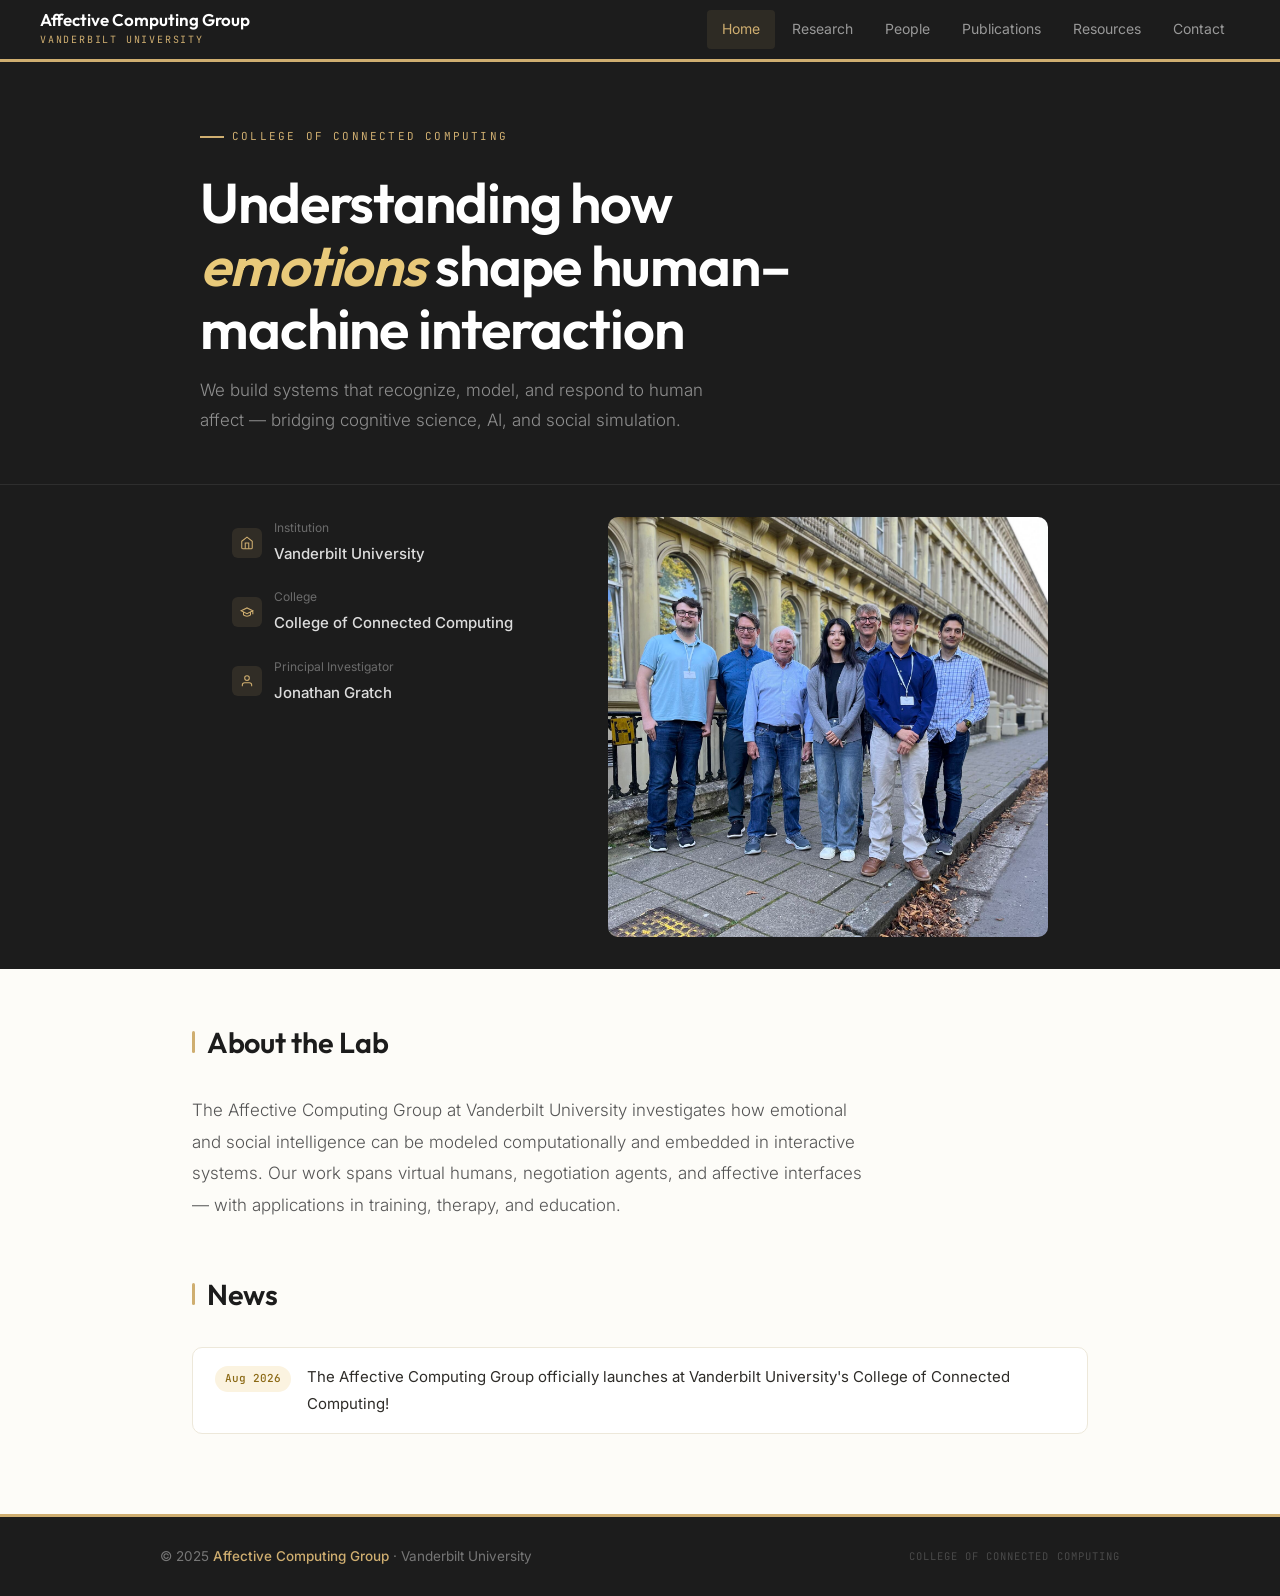
==== lab/index.html @ 7f274a06 "Move lab site under /lab, add personal homepage at root Root now hosts Jonathan Gratch's personal ho" ====
<!DOCTYPE html>
<html lang="en">
<head>
  <meta charset="UTF-8" />
  <meta name="viewport" content="width=device-width, initial-scale=1.0" />
  <title>Affective Computing Group — Vanderbilt University</title>
  <link rel="stylesheet" href="assets/css/main.css" />
</head>
<body>

<nav>
  <a class="nav-brand" href="index.html">
    <span class="nav-main">Affective Computing Group</span>
    <span class="nav-sub">Vanderbilt University</span>
  </a>
  <button class="nav-toggle" id="nav-toggle" aria-label="Toggle menu"><span></span><span></span><span></span></button>
  <ul class="nav-links" id="nav-links">
    <li><a href="index.html" class="active">Home</a></li>
    <li><a href="research.html">Research</a></li>
    <li><a href="people.html">People</a></li>
    <li><a href="publications.html">Publications</a></li>
    <li><a href="resources.html">Resources</a></li>
    <li><a href="contact.html">Contact</a></li>
  </ul>
</nav>

<main>
  <div class="hero">
    <div class="hero-top">
      <div class="hero-kicker">
        <span class="kicker-line"></span>
        <span class="kicker-text">College of Connected Computing</span>
      </div>
      <h1>Understanding how <em>emotions</em> shape human–machine interaction</h1>
      <p class="hero-desc">We build systems that recognize, model, and respond to human affect — bridging cognitive science, AI, and social simulation.</p>
    </div>
    <div class="hero-bottom">
      <div class="hero-bottom-inner">
        <div class="hero-meta-strip">
          <div class="meta-row">
            <div class="meta-icon">
              <svg viewBox="0 0 24 24"><path d="M3 9l9-7 9 7v11a2 2 0 0 1-2 2H5a2 2 0 0 1-2-2z"/><polyline points="9 22 9 12 15 12 15 22"/></svg>
            </div>
            <div>
              <span class="meta-label">Institution</span>
              <span class="meta-val">Vanderbilt University</span>
            </div>
          </div>
          <div class="meta-row">
            <div class="meta-icon">
              <svg viewBox="0 0 24 24"><path d="M22 10v6M2 10l10-5 10 5-10 5z"/><path d="M6 12v5c3 3 9 3 12 0v-5"/></svg>
            </div>
            <div>
              <span class="meta-label">College</span>
              <span class="meta-val">College of Connected Computing</span>
            </div>
          </div>
          <div class="meta-row">
            <div class="meta-icon">
              <svg viewBox="0 0 24 24"><path d="M20 21v-2a4 4 0 0 0-4-4H8a4 4 0 0 0-4 4v2"/><circle cx="12" cy="7" r="4"/></svg>
            </div>
            <div>
              <span class="meta-label">Principal Investigator</span>
              <span class="meta-val">Jonathan Gratch</span>
            </div>
          </div>
        </div>
        <div class="photo-grid">
          <div class="ph ph-main" id="slideshow">
            <img src="assets/img/ACII-2024.jpg" alt="Lab photo">
            <div class="slide-dots" id="slide-dots"></div>
          </div>
        </div>
      </div>
    </div>
  </div>

  <div class="pw">
    <section class="sec">
      <div class="sec-hd"><span class="sec-rule"></span><h2 class="sec-t">About the Lab</h2></div>
      <p class="about-text">The Affective Computing Group at Vanderbilt University investigates how emotional and social intelligence can be modeled computationally and embedded in interactive systems. Our work spans virtual humans, negotiation agents, and affective interfaces — with applications in training, therapy, and education.</p>
    </section>

    <section class="sec">
      <div class="sec-hd"><span class="sec-rule"></span><h2 class="sec-t">News</h2></div>
      <div class="news-list">
        <div class="news-item">
          <span class="news-date">Aug 2026</span>
          <span class="news-txt">The Affective Computing Group officially launches at Vanderbilt University's College of Connected Computing!</span>
      </div>
    </section>
  </div>
</main>

<footer>
  <div class="footer-inner">
    <span class="f-l">© 2025 <strong>Affective Computing Group</strong> · Vanderbilt University</span>
    <span class="f-r">College of Connected Computing</span>
  </div>
</footer>

<script>
  (function() {
    const show = document.getElementById('slideshow');
    if (!show) return;
    const imgs = show.querySelectorAll('img');
    if (imgs.length <= 1) { if(imgs[0]) imgs[0].classList.add('slide-active'); return; }
    const dotsEl = document.getElementById('slide-dots');
    let cur = 0;

    imgs.forEach((_, i) => {
      const d = document.createElement('span');
      d.className = 'slide-dot' + (i === 0 ? ' active' : '');
      d.onclick = () => go(i);
      dotsEl.appendChild(d);
    });

    function go(n) {
      imgs[cur].classList.remove('slide-active');
      dotsEl.children[cur].classList.remove('active');
      cur = n;
      imgs[cur].classList.add('slide-active');
      dotsEl.children[cur].classList.add('active');
    }

    imgs[0].classList.add('slide-active');
    setInterval(() => go((cur + 1) % imgs.length), 4000);
  })();
</script>
<script>
  document.getElementById("nav-toggle").addEventListener("click", function() {
    this.classList.toggle("open");
    document.getElementById("nav-links").classList.toggle("open");
  });
</script>
</body>
</html>
---- lab/assets/css/main.css ----
@import url('https://fonts.googleapis.com/css2?family=Outfit:wght@300;400;500;600&family=Inter:wght@300;400;500&family=JetBrains+Mono:wght@400;500&display=swap');

*, *::before, *::after { margin: 0; padding: 0; box-sizing: border-box; }

:root {
  --gold: #CFAE70;
  --gold-d: #8B6914;
  --gold-l: #FBF3E0;
  --gold-m: #E8C97A;
  --blk: #1C1C1C;
  --bg: #FDFCF8;
  --srf: #FFFFFF;
  --border: #EDE8DA;
  --muted: #888580;
  --txt: #2E2C28;
}

html { scroll-behavior: smooth; }
body { font-family: 'Inter', sans-serif; background: var(--bg); color: var(--txt); font-size: 17px; line-height: 1.75; min-height: 100vh; display: flex; flex-direction: column; }
main { flex: 1; }

/* NAV */
nav { background: var(--blk); border-bottom: 3px solid var(--gold); display: flex; align-items: center; justify-content: space-between; padding: 0 2.5rem; min-height: 60px; position: sticky; top: 0; z-index: 300; flex-wrap: wrap; gap: 0; }
.nav-brand { text-decoration: none; display: flex; flex-direction: column; gap: 1px; padding: 10px 0; order: 1; }
.nav-main { font-family: 'Outfit', sans-serif; font-size: 17px; font-weight: 600; color: #fff; line-height: 1.2; }
.nav-sub { font-family: 'JetBrains Mono', monospace; font-size: 10px; letter-spacing: .18em; color: var(--gold); text-transform: uppercase; }
.nav-links { display: flex; gap: 2px; list-style: none; order: 2; }
.nav-links a { display: block; font-size: 14px; color: rgba(255,255,255,.55); padding: 7px 15px; border-radius: 4px; transition: all .18s; text-decoration: none; }
.nav-links a:hover { color: #fff; background: rgba(255,255,255,.07); }
.nav-links a.active { color: var(--gold); background: rgba(207,174,112,.1); }

/* HAMBURGER - hidden on desktop */
.nav-toggle { display: none; order: 2; flex-direction: column; justify-content: center; align-items: center; gap: 6px; cursor: pointer; background: none; border: 1.5px solid rgba(255,255,255,.3); border-radius: 6px; width: 44px; height: 44px; flex-shrink: 0; padding: 0; }
.nav-toggle span { width: 20px; height: 2px; background: #fff; border-radius: 2px; transition: all .25s; display: block; }
.nav-toggle.open span:nth-child(1) { transform: translateY(8px) rotate(45deg); }
.nav-toggle.open span:nth-child(2) { opacity: 0; }
.nav-toggle.open span:nth-child(3) { transform: translateY(-8px) rotate(-45deg); }

/* PAGE WRAP */
.pw { max-width: 960px; margin: 0 auto; padding: 0 2rem 5rem; }

/* SECTION HEADER */
.sec { padding-top: 3rem; }
.sec-hd { display: flex; align-items: center; gap: 12px; margin-bottom: 1.75rem; }
.sec-rule { width: 3px; height: 22px; background: var(--gold); border-radius: 2px; flex-shrink: 0; }
.sec-t { font-family: 'Outfit', sans-serif; font-size: 1.8rem; font-weight: 600; color: var(--blk); letter-spacing: -.01em; }

/* HERO */
.hero { background: var(--blk); }
.hero-top { padding: 3.5rem 2.5rem 3rem; max-width: 960px; margin: 0 auto; }
.hero-kicker { display: inline-flex; align-items: center; gap: 8px; margin-bottom: 1.5rem; }
.kicker-line { width: 24px; height: 2px; background: var(--gold); }
.kicker-text { font-family: 'JetBrains Mono', monospace; font-size: 11px; letter-spacing: .2em; text-transform: uppercase; color: var(--gold); }
.hero h1 { font-family: 'Outfit', sans-serif; font-size: clamp(2.2rem, 4.5vw, 3.5rem); font-weight: 600; color: #fff; line-height: 1.13; letter-spacing: -.02em; margin-bottom: 1rem; max-width: 680px; }
.hero h1 em { font-style: italic; color: var(--gold-m); }
.hero-desc { font-size: 17px; font-weight: 300; color: rgba(255,255,255,.5); max-width: 520px; line-height: 1.75; }
.hero-bottom { border-top: 1px solid rgba(255,255,255,.08); }
.hero-bottom-inner { max-width: 960px; margin: 0 auto; padding: 0 2rem; display: grid; grid-template-columns: 1fr 480px; }
.hero-meta-strip { padding: 2rem 2rem 2rem 2.5rem; display: flex; flex-direction: column; gap: 1.1rem; }
.meta-row { display: flex; align-items: center; gap: .75rem; }
.meta-icon { width: 30px; height: 30px; border-radius: 6px; background: rgba(207,174,112,.12); display: flex; align-items: center; justify-content: center; flex-shrink: 0; }
.meta-icon svg { width: 14px; height: 14px; stroke: var(--gold); fill: none; stroke-width: 1.8; }
.meta-label { font-size: 12px; color: rgba(255,255,255,.35); display: block; margin-bottom: 1px; }
.meta-val { font-size: 15px; font-weight: 500; color: rgba(255,255,255,.85); }

/* PHOTO GRID - single wide slideshow */
.photo-grid { display: grid; grid-template-columns: 1fr; grid-template-rows: 420px; gap: 0; padding: 2rem 2.5rem 2rem 0; }
.ph { border-radius: 10px; overflow: hidden; position: relative; background: #2a2a2a; }
.ph img { width: 100%; height: 100%; object-fit: cover; display: block; transition: transform .35s; }
.ph:hover img { transform: scale(1.03); }
.ph-main { grid-row: 1 / 2; overflow: hidden; width: 100%; }
.ph-main img { position: absolute; inset: 0; width: 100%; height: 100%; object-fit: cover; object-position: center top; opacity: 0; transition: opacity 1s ease, transform 6s ease; transform: scale(1.04); }
.ph-main img.slide-active { opacity: 1; transform: scale(1); }
.slide-dots { position: absolute; bottom: 14px; left: 50%; transform: translateX(-50%); display: flex; gap: 6px; z-index: 10; }
.slide-dot { width: 6px; height: 6px; border-radius: 50%; background: rgba(255,255,255,.35); transition: background .3s; cursor: pointer; }
.slide-dot.active { background: var(--gold); }
.ph-placeholder { width: 100%; height: 100%; display: flex; flex-direction: column; align-items: center; justify-content: center; gap: 6px; border: 1.5px dashed rgba(207,174,112,.25); border-radius: 8px; }
.ph-ico { width: 26px; height: 26px; border-radius: 50%; background: rgba(255,255,255,.06); display: flex; align-items: center; justify-content: center; }
.ph-ico svg { width: 12px; height: 12px; stroke: rgba(207,174,112,.4); fill: none; stroke-width: 1.6; }
.ph-placeholder span { font-size: 10px; color: rgba(255,255,255,.2); font-family: 'JetBrains Mono', monospace; letter-spacing: .08em; }

/* ABOUT */
.about-text { font-size: 17px; font-weight: 300; color: #555; line-height: 1.85; max-width: 680px; }

/* NEWS */
.news-list { border: 1px solid var(--border); border-radius: 10px; overflow: hidden; background: var(--srf); }
.news-item { padding: 1rem 1.4rem; display: flex; gap: 1rem; align-items: baseline; border-bottom: 1px solid var(--border); transition: background .15s; }
.news-item:last-child { border-bottom: none; }
.news-item:hover { background: #FEFCF6; }
.news-date { font-family: 'JetBrains Mono', monospace; font-size: 11px; color: var(--gold-d); background: var(--gold-l); padding: 3px 10px; border-radius: 20px; white-space: nowrap; flex-shrink: 0; font-weight: 500; }
.news-txt { font-size: 15px; color: var(--txt); }

/* RESEARCH */
.r-grid { display: grid; grid-template-columns: repeat(auto-fit, minmax(260px, 1fr)); gap: 1px; background: var(--border); border: 1px solid var(--border); border-radius: 10px; overflow: hidden; }
.r-card { background: var(--srf); padding: 1.75rem; transition: background .18s; }
.r-card:hover { background: #FEFCF6; }
.r-num { font-family: 'JetBrains Mono', monospace; font-size: 10px; letter-spacing: .15em; color: var(--gold-d); margin-bottom: .75rem; text-transform: uppercase; }
.r-card h3 { font-family: 'Outfit', sans-serif; font-size: 1.2rem; font-weight: 600; color: var(--blk); margin-bottom: .45rem; }
.r-card p { font-size: 14px; font-weight: 300; color: var(--muted); line-height: 1.7; }

/* PI CARD */
.pi-card { display: flex; gap: 1.75rem; align-items: flex-start; background: var(--srf); border: 1px solid var(--border); border-left: 3px solid var(--gold); border-radius: 0 10px 10px 0; padding: 2rem; margin-bottom: 2.5rem; }
.av { width: 120px; height: 120px; border-radius: 50%; background: var(--blk); display: flex; align-items: center; justify-content: center; font-family: 'JetBrains Mono', monospace; font-size: 20px; color: var(--gold); flex-shrink: 0; font-weight: 500; letter-spacing: .04em; overflow: hidden; }
.av img { width: 100%; height: 100%; object-fit: cover; object-position: center top; display: block; }
.pi-name { font-family: 'Outfit', sans-serif; font-size: 1.35rem; font-weight: 600; color: var(--blk); margin-bottom: 4px; }
.pi-role { font-family: 'JetBrains Mono', monospace; font-size: 10.5px; letter-spacing: .14em; text-transform: uppercase; color: var(--gold-d); margin-bottom: .8rem; }
.pi-bio { font-size: 15px; font-weight: 300; color: #666; line-height: 1.8; }
.pi-lnks { margin-top: .85rem; display: flex; gap: .6rem; flex-wrap: wrap; }
.pi-lnks a { font-size: 13px; font-weight: 500; color: var(--gold-d); text-decoration: none; padding: 4px 13px; border: 1px solid var(--gold); border-radius: 4px; background: var(--gold-l); transition: all .18s; }
.pi-lnks a:hover { background: var(--gold); color: #fff; }


a {
  color: inherit;
  text-decoration: none;
}


/* PEOPLE */
.grp-lbl { font-family: 'JetBrains Mono', monospace; font-size: 10.5px; font-weight: 500; color: var(--muted); margin-bottom: 1rem; text-transform: uppercase; letter-spacing: .14em; padding-bottom: .6rem; border-bottom: 1px solid var(--border); display: flex; align-items: center; gap: .75rem; }
.grp-lbl::before { content: ''; width: 8px; height: 8px; border-radius: 50%; background: var(--gold); flex-shrink: 0; }
.p-grid { display: grid; grid-template-columns: repeat(auto-fill, minmax(190px, 1fr)); gap: 1rem; margin-bottom: 2.5rem; }
.p-card { background: var(--srf); border: 1px solid var(--border); border-radius: 10px; padding: 1.5rem 1.25rem; transition: all .18s; text-align: center; overflow: hidden; }
.p-card:hover { border-color: var(--gold); background: #FEFCF6; }
.p-card a.p-link { text-decoration: none; color: inherit; display: block; }
.p-card a.p-link:hover .p-name { color: var(--gold-d); }
.p-av { width: 120px; height: 120px; border-radius: 50%; background: var(--gold-l); display: flex; align-items: center; justify-content: center; font-family: 'JetBrains Mono', monospace; font-size: 18px; color: var(--gold-d); margin: 0 auto 1rem; font-weight: 500; overflow: hidden; flex-shrink: 0; }
.p-av img { width: 100%; height: 100%; object-fit: cover; object-position: center top; display: block; }
.p-name { font-size: 15px; font-weight: 500; color: var(--blk); margin-bottom: 3px; }
.p-role { font-family: 'JetBrains Mono', monospace; font-size: 10.5px; color: var(--gold-d); margin-bottom: 6px; letter-spacing: .06em; }
.p-focus { font-size: 13px; font-weight: 300; color: var(--muted); line-height: 1.55; }

/* PUBLICATIONS */
.pub-list { border: 1px solid var(--border); border-radius: 10px; overflow: hidden; background: var(--srf); }
.pub-item { padding: 1.1rem 1.5rem; display: flex; gap: 1.25rem; align-items: flex-start; border-bottom: 1px solid var(--border); transition: background .15s; }
.pub-item:last-child { border-bottom: none; }
.pub-item:hover { background: #FEFCF6; }
.pub-y { font-family: 'JetBrains Mono', monospace; font-size: 11px; color: var(--gold-d); background: var(--gold-l); padding: 3px 10px; border-radius: 20px; white-space: nowrap; flex-shrink: 0; margin-top: 2px; font-weight: 500; }
.pub-t { font-size: 15px; font-weight: 500; color: var(--blk); margin-bottom: 4px; line-height: 1.45; }
.pub-v { font-size: 13.5px; font-weight: 300; color: var(--muted); }

/* CONTACT */
.c-grid { display: grid; grid-template-columns: 1fr 1fr; gap: 1rem; }
.c-blk { background: var(--srf); border: 1px solid var(--border); border-radius: 10px; padding: 1.75rem; }
.c-lbl { font-family: 'JetBrains Mono', monospace; font-size: 10.5px; font-weight: 500; text-transform: uppercase; letter-spacing: .14em; color: var(--gold-d); margin-bottom: .75rem; }
.c-blk p { font-size: 15px; font-weight: 300; color: #666; line-height: 1.85; }
.c-blk a { color: var(--gold-d); text-decoration: none; font-weight: 500; border-bottom: 1px solid var(--gold); }
.c-blk a:hover { color: var(--blk); }

/* FOOTER */
footer { background: var(--blk); border-top: 3px solid var(--gold); padding: 1.75rem 2.5rem; }
.footer-inner { max-width: 960px; margin: 0 auto; display: flex; align-items: center; justify-content: space-between; flex-wrap: wrap; gap: .5rem; }
.f-l { font-size: 13.5px; color: rgba(255,255,255,.4); }
.f-l strong { color: var(--gold); font-weight: 500; }
.f-r { font-family: 'JetBrains Mono', monospace; font-size: 10.5px; letter-spacing: .1em; text-transform: uppercase; color: rgba(255,255,255,.2); }

/* MOBILE */
@media (max-width: 680px) {
  nav { padding: 0 1rem; }
  .nav-toggle { display: flex; }
  .nav-links { display: none; width: 100%; flex-direction: column; gap: 0; order: 3; border-top: 1px solid rgba(255,255,255,.1); padding: .4rem 0 .8rem; }
  .nav-links.open { display: flex; }
  .nav-links li { width: 100%; }
  .nav-links a { padding: 13px 1rem; font-size: 16px; border-radius: 0; color: rgba(255,255,255,.8); }
  .nav-links a.active { color: var(--gold); }
  .hero-top { padding: 2.5rem 1rem 2rem; }
  .hero-bottom-inner { grid-template-columns: 1fr; }
  .photo-grid { display: none; }
  .pw { padding: 0 1rem 4rem; }
  .c-grid { grid-template-columns: 1fr; }
}
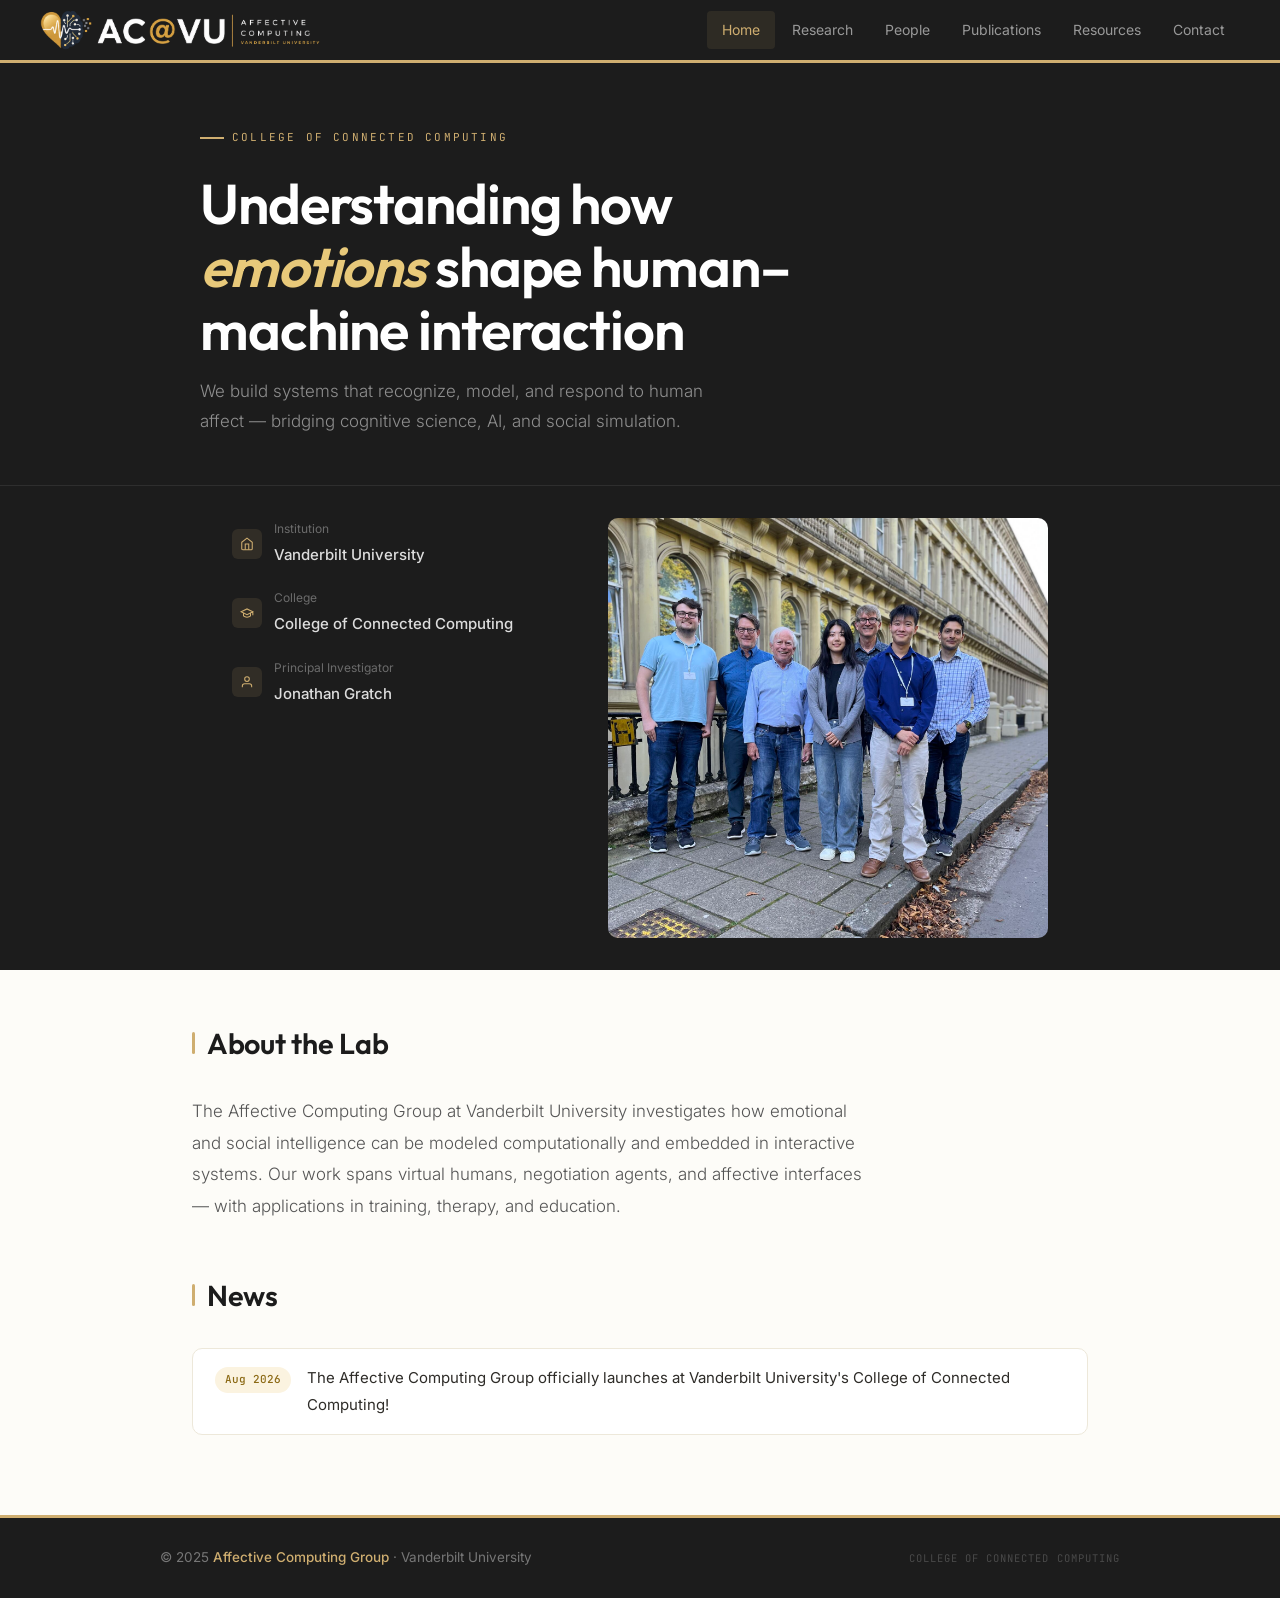
==== commit 7cfa75b7: "Added logo" ====
--- a/lab/index.html
+++ b/lab/index.html
@@ -10,8 +10,7 @@
 
 <nav>
   <a class="nav-brand" href="index.html">
-    <span class="nav-main">Affective Computing Group</span>
-    <span class="nav-sub">Vanderbilt University</span>
+    <img class="nav-logo" src="assets/img/acvu-logo-nav.png" alt="AC@VU — Affective Computing Group, Vanderbilt University">
   </a>
   <button class="nav-toggle" id="nav-toggle" aria-label="Toggle menu"><span></span><span></span><span></span></button>
   <ul class="nav-links" id="nav-links">
--- a/lab/assets/css/main.css
+++ b/lab/assets/css/main.css
@@ -24,6 +24,7 @@
 .nav-brand { text-decoration: none; display: flex; flex-direction: column; gap: 1px; padding: 10px 0; order: 1; }
 .nav-main { font-family: 'Outfit', sans-serif; font-size: 17px; font-weight: 600; color: #fff; line-height: 1.2; }
 .nav-sub { font-family: 'JetBrains Mono', monospace; font-size: 10px; letter-spacing: .18em; color: var(--gold); text-transform: uppercase; }
+.nav-logo { height: 40px; width: auto; display: block; }
 .nav-links { display: flex; gap: 2px; list-style: none; order: 2; }
 .nav-links a { display: block; font-size: 14px; color: rgba(255,255,255,.55); padding: 7px 15px; border-radius: 4px; transition: all .18s; text-decoration: none; }
 .nav-links a:hover { color: #fff; background: rgba(255,255,255,.07); }
@@ -157,6 +158,7 @@
 /* MOBILE */
 @media (max-width: 680px) {
   nav { padding: 0 1rem; }
+  .nav-logo { height: 32px; }
   .nav-toggle { display: flex; }
   .nav-links { display: none; width: 100%; flex-direction: column; gap: 0; order: 3; border-top: 1px solid rgba(255,255,255,.1); padding: .4rem 0 .8rem; }
   .nav-links.open { display: flex; }
